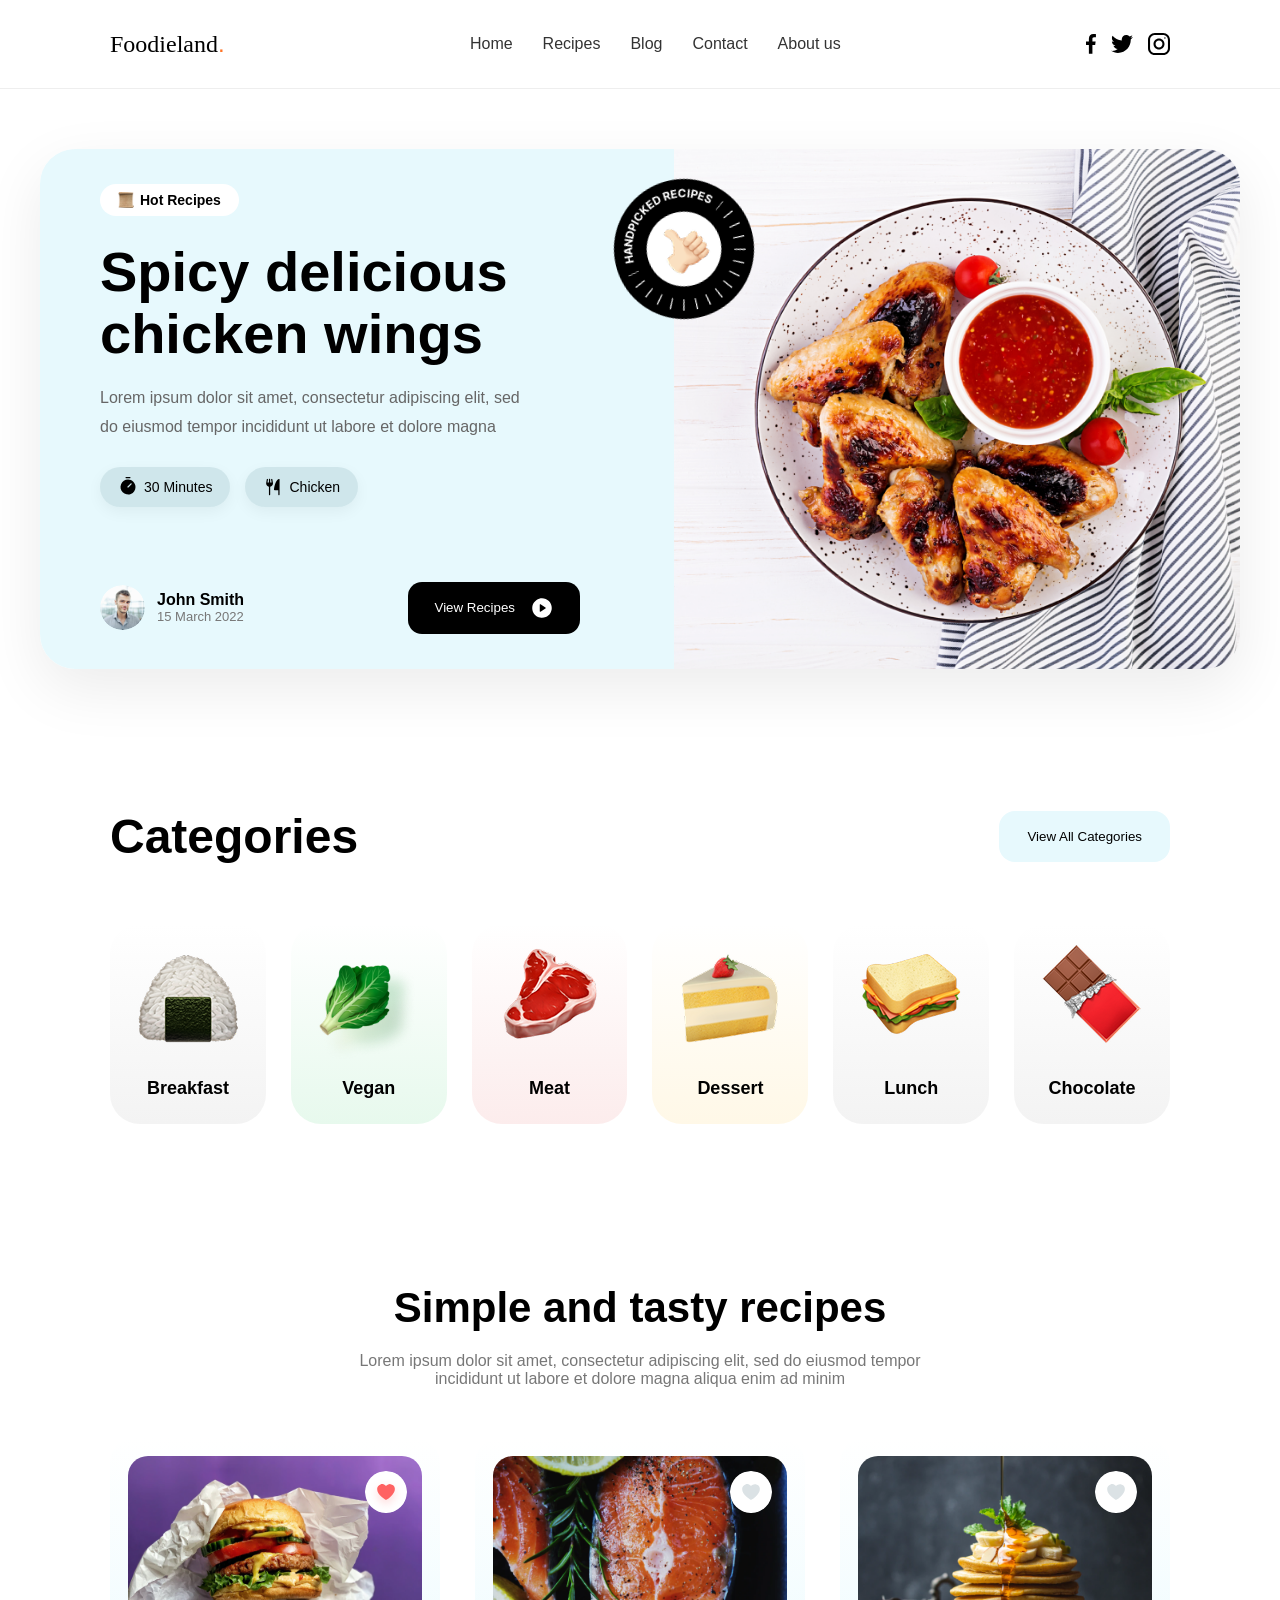
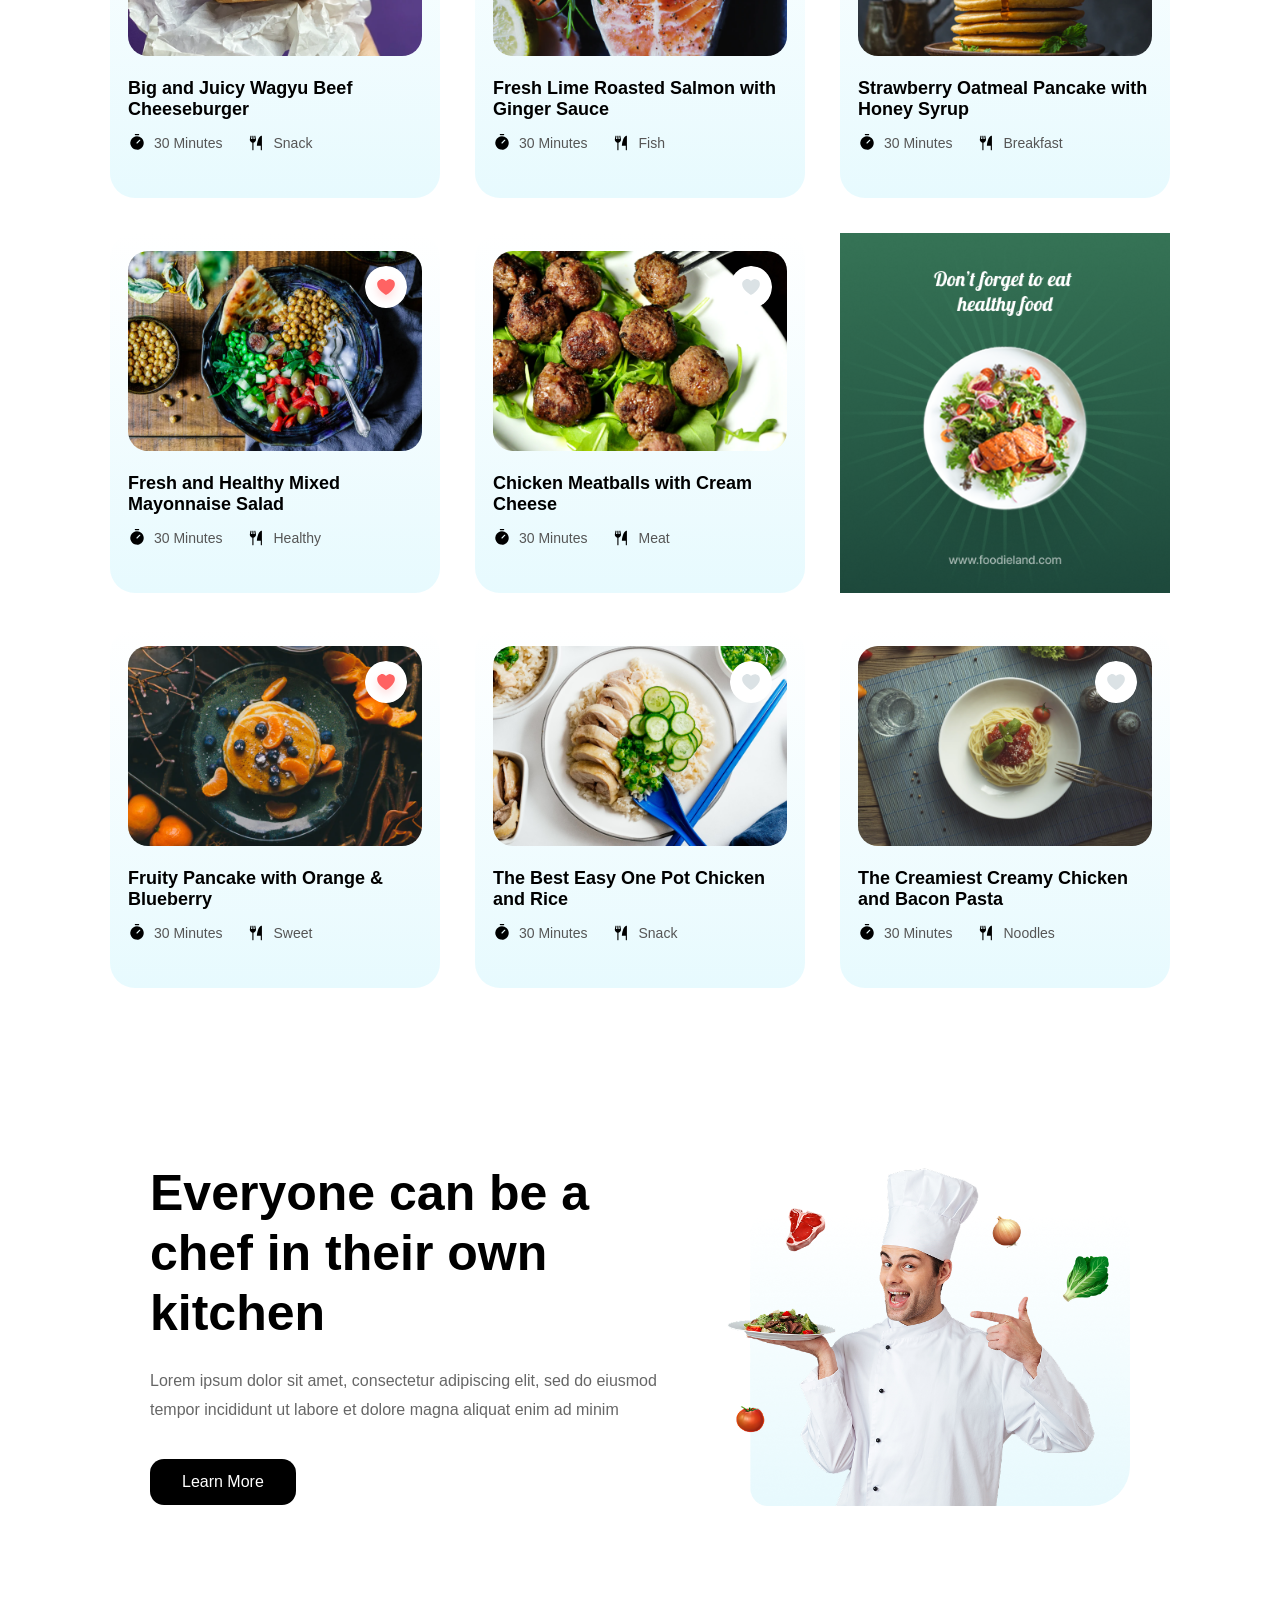
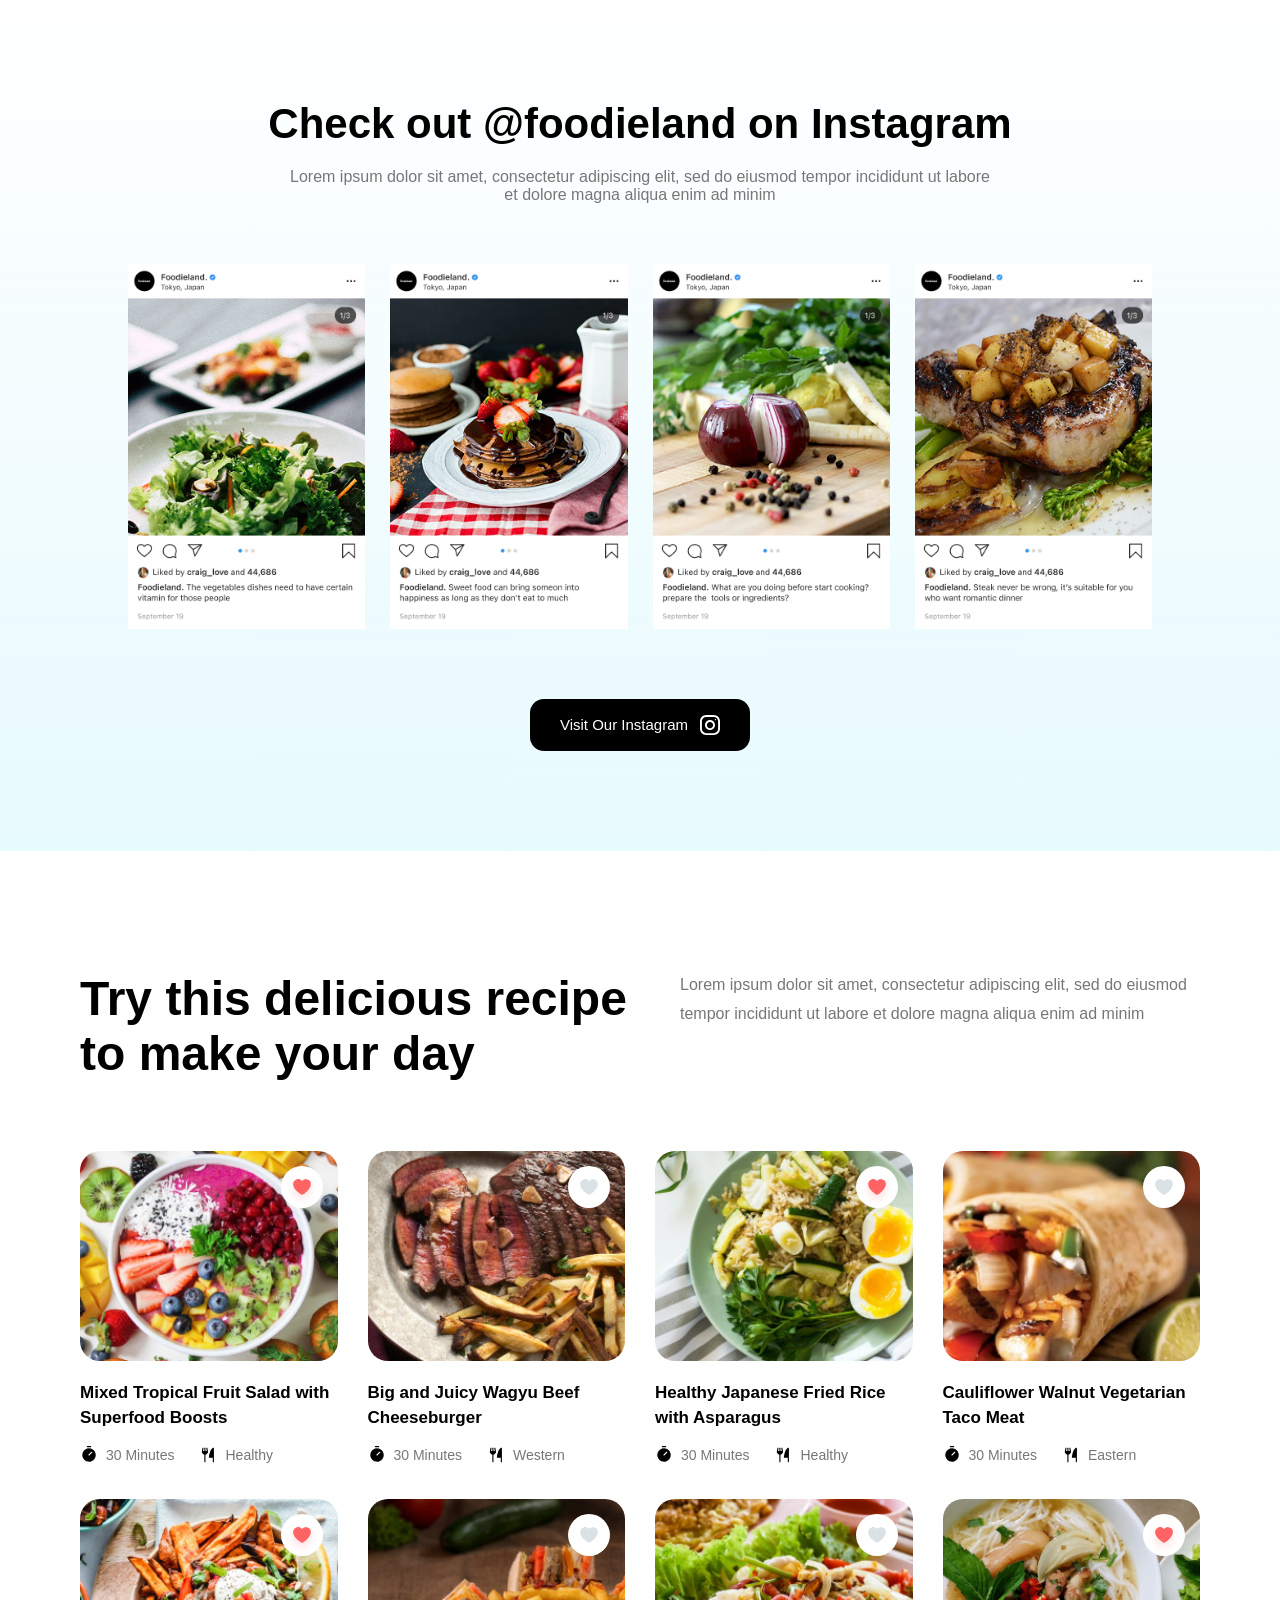
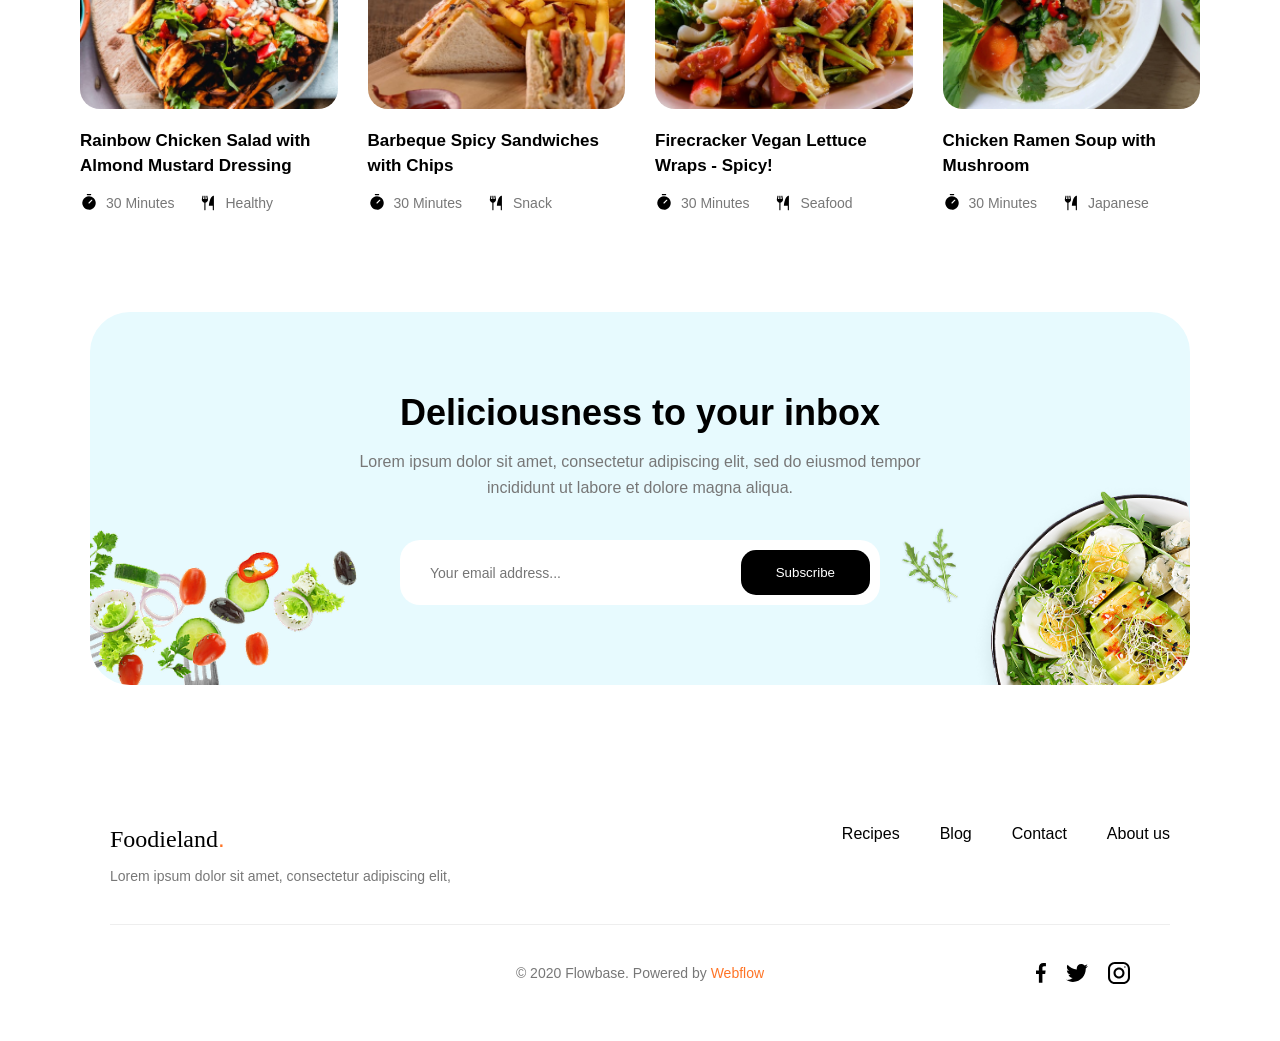
==== index.html @ 3b983915 "2nd phase of cooking blog project completed." ====
<!DOCTYPE html>
<html lang="en">
<head>
    <meta charset="UTF-8">
    <title>Home Page</title>
    <link rel="stylesheet" href="css/home.css">
    <link rel="stylesheet" href="css/similarStyles.css">
</head>
<body>

<header class="header">
    <div class="container">
        <nav class="nav">
            <div class="logo">Foodieland<span>.</span></div>

            <ul class="nav-links">
                <li><a href="index.html">Home</a></li>
                <li><a href="recipe.html">Recipes</a></li>
                <li><a href="blog.html">Blog</a></li>
                <li><a href="contact.html">Contact</a></li>
                <li><a href="#">About us</a></li>
            </ul>

            <div class="social-icons">
                <img src="assets/images/001-facebook.svg"/>
                <img src="assets/images/003-twitter.svg"/>
                <img src="assets/images/004-instagram.svg"/>
            </div>
        </nav>
    </div>
</header>

<section class="hero">
    <div class="hero-left">
        <div class="badge">
            <img src="assets/images/letter.svg" alt="">
            <span>Hot Recipes</span>
        </div>

        <h1>Spicy delicious<br>chicken wings</h1>

        <p>
            Lorem ipsum dolor sit amet, consectetur adipiscing elit,
            sed do eiusmod tempor incididunt ut labore et dolore magna
        </p>

        <div class="chips">
            <div class="chip"><img src="assets/images/Timer.svg" alt=""> 30 Minutes</div>
            <div class="chip"><img src="assets/images/ForkKnife.svg" alt=""> Chicken</div>
        </div>

        <div class="hero-bottom">
            <div class="author">
                <img src="assets/images/john.svg">
                <div>
                    <strong>John Smith</strong>
                    <span>15 March 2022</span>
                </div>
            </div>

            <button class="view-btn">
                View Recipes <img src="assets/images/PlayCircle.svg">
            </button>
        </div>
    </div>

    <div class="hero-right">
        <img src="assets/images/chickenWings.png" alt="">
        <div class="handpicked"><img src="assets/images/Badge.png"></div>
    </div>
</section>

<section class="categories">
    <div class="container">

        <div class="cat-header">
            <h2>Categories</h2>
            <button class="cat-btn">View All Categories</button>
        </div>

        <div class="cat-list">

            <div class="cat-card breakfast">
                <img src="assets/images/breakfast.png" alt="">
                <h3>Breakfast</h3>
            </div>

            <div class="cat-card vegan">
                <img src="assets/images/vegan.png" alt="">
                <h3>Vegan</h3>
            </div>

            <div class="cat-card meat">
                <img src="assets/images/meatCategory.png" alt="">
                <h3>Meat</h3>
            </div>

            <div class="cat-card dessert">
                <img src="assets/images/dessert.png" alt="">
                <h3>Dessert</h3>
            </div>

            <div class="cat-card lunch">
                <img src="assets/images/lunch.png" alt="">
                <h3>Lunch</h3>
            </div>

            <div class="cat-card chocolate">
                <img src="assets/images/chocolate.png" alt="">
                <h3>Chocolate</h3>
            </div>

        </div>
    </div>
</section>

<section class="recipes">
    <div class="container">
        <h2>Simple and tasty recipes</h2>
        <p class="recipes-desc">
            Lorem ipsum dolor sit amet, consectetur adipiscing elit, sed do eiusmod tempor incididunt ut labore et
            dolore magna aliqua enim ad minim
        </p>

        <div class="recipe-grid">

            <div class="recipe-card">
                <div class="recipe-img">
                    <img src="assets/images/burger.png" alt="">
                    <div class="favorite-btn">
                        <img src="assets/images/redHeart.svg" alt="">
                    </div>
                </div>
                <h3>Big and Juicy Wagyu Beef Cheeseburger</h3>
                <div class="recipe-meta">
                    <div><img src="assets/images/Timer.svg"> 30 Minutes</div>
                    <div><img src="assets/images/ForkKnife.svg"> Snack</div>
                </div>
            </div>

            <div class="recipe-card">
                <div class="recipe-img">
                    <img src="assets/images/salmon.png" alt="">
                    <div class="favorite-btn">
                        <img src="assets/images/whiteHeart.svg" alt="">
                    </div>
                </div>
                <h3>Fresh Lime Roasted Salmon with Ginger Sauce</h3>
                <div class="recipe-meta">
                    <div><img src="assets/images/Timer.svg"> 30 Minutes</div>
                    <div><img src="assets/images/ForkKnife.svg"> Fish</div>
                </div>
            </div>

            <div class="recipe-card">
                <div class="recipe-img">
                    <img src="assets/images/pancake.png" alt="">
                    <div class="favorite-btn">
                        <img src="assets/images/whiteHeart.svg" alt="">
                    </div>
                </div>
                <h3>Strawberry Oatmeal Pancake with Honey Syrup</h3>
                <div class="recipe-meta">
                    <div><img src="assets/images/Timer.svg"> 30 Minutes</div>
                    <div><img src="assets/images/ForkKnife.svg"> Breakfast</div>
                </div>
            </div>

            <div class="recipe-card">
                <div class="recipe-img">
                    <img src="assets/images/mixedSalad.png" alt="">
                    <div class="favorite-btn">
                        <img src="assets/images/redHeart.svg" alt="">
                    </div>
                </div>
                <h3>Fresh and Healthy Mixed Mayonnaise Salad</h3>
                <div class="recipe-meta">
                    <div><img src="assets/images/Timer.svg"> 30 Minutes</div>
                    <div><img src="assets/images/ForkKnife.svg"> Healthy</div>
                </div>
            </div>

            <div class="recipe-card">
                <div class="recipe-img">
                    <img src="assets/images/meatball2.png" alt="">
                    <div class="favorite-btn">
                        <img src="assets/images/whiteHeart.svg" alt="">
                    </div>
                </div>
                <h3>Chicken Meatballs with Cream Cheese</h3>
                <div class="recipe-meta">
                    <div><img src="assets/images/Timer.svg"> 30 Minutes</div>
                    <div><img src="assets/images/ForkKnife.svg"> Meat</div>
                </div>
            </div>

            <div class="recipe-banner">
                <img src="assets/images/Ads.png" alt="">
            </div>

            <div class="recipe-card">
                <div class="recipe-img">
                    <img src="assets/images/orangePancake.png" alt="">
                    <div class="favorite-btn">
                        <img src="assets/images/redHeart.svg" alt="">
                    </div>
                </div>
                <h3>Fruity Pancake with Orange & Blueberry</h3>
                <div class="recipe-meta">
                    <div><img src="assets/images/Timer.svg"> 30 Minutes</div>
                    <div><img src="assets/images/ForkKnife.svg"> Sweet</div>
                </div>
            </div>

            <div class="recipe-card">
                <div class="recipe-img">
                    <img src="assets/images/chickenRice2.png" alt="">
                    <div class="favorite-btn">
                        <img src="assets/images/whiteHeart.svg" alt="">
                    </div>
                </div>
                <h3>The Best Easy One Pot Chicken and Rice</h3>
                <div class="recipe-meta">
                    <div><img src="assets/images/Timer.svg"> 30 Minutes</div>
                    <div><img src="assets/images/ForkKnife.svg"> Snack</div>
                </div>
            </div>

            <div class="recipe-card">
                <div class="recipe-img">
                    <img src="assets/images/creamyPasta.png" alt="">
                    <div class="favorite-btn">
                        <img src="assets/images/whiteHeart.svg" alt="">
                    </div>
                </div>
                <h3>The Creamiest Creamy Chicken and Bacon Pasta</h3>
                <div class="recipe-meta">
                    <div><img src="assets/images/Timer.svg"> 30 Minutes</div>
                    <div><img src="assets/images/ForkKnife.svg"> Noodles</div>
                </div>
            </div>

        </div>
    </div>
</section>

<section class="chef-section">
    <div class="chef-content">
        <h1>Everyone can be a chef in their own kitchen</h1>
        <p>
            Lorem ipsum dolor sit amet, consectetur adipiscing elit, sed do eiusmod tempor incididunt ut labore et
            dolore magna aliquat enim ad minim
        </p>
        <button class="chef-btn">Learn More</button>
    </div>

    <div class="chef-image">
        <img src="assets/images/homeChef.png" alt="chef">
    </div>
</section>
<section class="instagram-section">

    <h2>Check out @foodieland on Instagram</h2>
    <p class="subtitle">
        Lorem ipsum dolor sit amet, consectetur adipiscing elit, sed do eiusmod tempor incididunt ut labore et dolore
        magna aliqua enim ad minim
    </p>

    <div class="insta-grid">

        <div class="insta-card">
            <img src="assets/images/Post.png" alt="">
        </div>

        <div class="insta-card">
            <img src="assets/images/Post%20(1).png" alt="">
        </div>

        <div class="insta-card">
            <img src="assets/images/Post%20(2).png" alt="">
        </div>

        <div class="insta-card">
            <img src="assets/images/Post%20(3).png" alt="">
        </div>

    </div>

    <button class="insta-btn">
        Visit Our Instagram
        <img src="assets/images/004-instagram%20(1).svg" alt="">
    </button>

</section>
<section class="recommend-section">

    <div class="recommend-header">
        <div class="left">
            <h2>Try this delicious recipe to make your day</h2>
        </div>
        <div class="right">
            <p>
                Lorem ipsum dolor sit amet, consectetur adipiscing elit, sed do eiusmod tempor
                incididunt ut labore et dolore magna aliqua enim ad minim
            </p>
        </div>
    </div>

    <div class="recommend-grid">

        <div class="recommend-card">
            <img src="assets/images/veg.png" alt="">
            <div class="favorite-btn">
                <img src="assets/images/redHeart.svg" alt="">
            </div>
            <h3>Mixed Tropical Fruit Salad with Superfood Boosts</h3>
            <div class="recommend-meta">
                <div class="meta-box">
                    <img src="assets/images/Timer.svg">
                    <span>30 Minutes</span>
                </div>
                <div class="meta-box">
                    <img src="assets/images/ForkKnife.svg">
                    <span>Healthy</span>
                </div>
            </div>
        </div>

        <div class="recommend-card">
            <img src="assets/images/meat.png" alt="">
            <div class="favorite-btn">
                <img src="assets/images/whiteHeart.svg" alt="">
            </div>
            <h3>Big and Juicy Wagyu Beef Cheeseburger</h3>
            <div class="recommend-meta">
                <div class="meta-box">
                    <img src="assets/images/Timer.svg">
                    <span>30 Minutes</span>
                </div>
                <div class="meta-box">
                    <img src="assets/images/ForkKnife.svg">
                    <span>Western</span>
                </div>
            </div>
        </div>

        <div class="recommend-card">
            <img src="assets/images/friedricePic.png" alt="">
            <div class="favorite-btn">
                <img src="assets/images/redHeart.svg" alt="">
            </div>
            <h3>Healthy Japanese Fried Rice with Asparagus</h3>
            <div class="recommend-meta">
                <div class="meta-box">
                    <img src="assets/images/Timer.svg">
                    <span>30 Minutes</span>
                </div>
                <div class="meta-box">
                    <img src="assets/images/ForkKnife.svg">
                    <span>Healthy</span>
                </div>
            </div>
        </div>

        <div class="recommend-card">
            <img src="assets/images/tacu.png" alt="">
            <div class="favorite-btn">
                <img src="assets/images/whiteHeart.svg" alt="">
            </div>
            <h3>Cauliflower Walnut Vegetarian Taco Meat</h3>
            <div class="recommend-meta">
                <div class="meta-box">
                    <img src="assets/images/Timer.svg">
                    <span>30 Minutes</span>
                </div>
                <div class="meta-box">
                    <img src="assets/images/ForkKnife.svg">
                    <span>Eastern</span>
                </div>
            </div>
        </div>

        <div class="recommend-card">
            <img src="assets/images/mustardChicken.png" alt="">
            <div class="favorite-btn">
                <img src="assets/images/redHeart.svg" alt="">
            </div>
            <h3>Rainbow Chicken Salad with Almond Mustard Dressing</h3>
            <div class="recommend-meta">
                <div class="meta-box">
                    <img src="assets/images/Timer.svg">
                    <span>30 Minutes</span>
                </div>
                <div class="meta-box">
                    <img src="assets/images/ForkKnife.svg">
                    <span>Healthy</span>
                </div>
            </div>
        </div>

        <div class="recommend-card">
            <img src="assets/images/sandwich.png" alt="">
            <div class="favorite-btn">
                <img src="assets/images/whiteHeart.svg" alt="">
            </div>
            <h3>Barbeque Spicy Sandwiches with Chips</h3>
            <div class="recommend-meta">
                <div class="meta-box">
                    <img src="assets/images/Timer.svg">
                    <span>30 Minutes</span>
                </div>
                <div class="meta-box">
                    <img src="assets/images/ForkKnife.svg">
                    <span>Snack</span>
                </div>
            </div>
        </div>

        <div class="recommend-card">
            <img src="assets/images/lettuce.png" alt="">
            <div class="favorite-btn">
                <img src="assets/images/whiteHeart.svg" alt="">
            </div>
            <h3>Firecracker Vegan Lettuce Wraps - Spicy!</h3>
            <div class="recommend-meta">
                <div class="meta-box">
                    <img src="assets/images/Timer.svg">
                    <span>30 Minutes</span>
                </div>
                <div class="meta-box">
                    <img src="assets/images/ForkKnife.svg">
                    <span>Seafood</span>
                </div>
            </div>
        </div>

        <div class="recommend-card">
            <img src="assets/images/ramen.png" alt="">
            <div class="favorite-btn">
                <img src="assets/images/redHeart.svg" alt="">
            </div>
            <h3>Chicken Ramen Soup with Mushroom</h3>
            <div class="recommend-meta">
                <div class="meta-box">
                    <img src="assets/images/Timer.svg">
                    <span>30 Minutes</span>
                </div>
                <div class="meta-box">
                    <img src="assets/images/ForkKnife.svg">
                    <span>Japanese</span>
                </div>
            </div>
        </div>

    </div>
</section>

<section class="newsletter container">
    <div class="newsletter-content">
        <h2>Deliciousness to your inbox</h2>
        <p>Lorem ipsum dolor sit amet, consectetur adipiscing elit, sed do eiusmod tempor incididunt ut labore et
            dolore magna aliqua.</p>

        <form class="subscribe-form">
            <input type="email" placeholder="Your email address...">
            <button type="submit">Subscribe</button>
        </form>
    </div>
    <div>
        <img src="assets/images/kisspng-salad-salad-fresh-food-healthylife-vegetables-vegetarian-5d42e3a7cb8543%201.png"
             class="decor-left" alt=""/>
        <img src="assets/images/newsletterSalad.png" class="decor-right" alt=""/>
    </div>
</section>
<footer class="footer">
    <div class="container">

        <div class="footer-top">

            <div class="footer-left">
                <div class="footer-logo">Foodieland<span>.</span></div>
                <p>Lorem ipsum dolor sit amet, consectetur adipiscing elit,</p>
            </div>

            <ul class="footer-links">
                <li><a href="#">Recipes</a></li>
                <li><a href="#">Blog</a></li>
                <li><a href="#">Contact</a></li>
                <li><a href="#">About us</a></li>
            </ul>

        </div>

        <div class="footer-divider"></div>

        <div class="footer-bottom">
            <p>© 2020 Flowbase. Powered by <span>Webflow</span></p>

            <div class="footer-social">
                <img src="assets/images/001-facebook.svg"/>
                <img src="assets/images/003-twitter.svg"/>
                <img src="assets/images/004-instagram.svg"/>
            </div>
        </div>

    </div>
</footer>
<script src="js/main.js"></script>
<script src="js/home.js"></script>
</body>
</html>
---- css/home.css ----
.hero {
    margin: 60px auto;
    width: 1200px;
    height: 520px;
    display: flex;
    border-radius: 35px;
    overflow: hidden;
    box-shadow: 0 20px 60px rgba(0, 0, 0, 0.08);
}

.hero-left {
    flex: 1;
    background: #E7F9FD;
    padding: 60px;
    display: flex;
    flex-direction: column;
    justify-content: center;
}

.badge {
    background: white;
    padding: 8px 18px;
    border-radius: 20px;
    width: fit-content;
    font-weight: 600;
    margin-bottom: 25px;
    font-size: 14px;
    display: flex;
    align-items: center;
    gap: 6px;
}

.badge img {
    height: 16px;
    width: 16px;
}

.hero-left h1 {
    font-size: 56px;
    line-height: 1.1;
    margin-bottom: 20px;
}

.hero-left p {
    color: #666;
    line-height: 1.8;
    margin-bottom: 25px;
    max-width: 420px;
}

.chips {
    display: flex;
    gap: 15px;
    margin-bottom: 35px;
}

.chip {
    display: flex;
    gap: 6px;
    background: rgba(162, 193, 199, 0.34);
    padding: 10px 18px;
    border-radius: 20px;
    font-size: 14px;
    box-shadow: 0 5px 15px rgba(0, 0, 0, 0.05);
    align-items: center;
}

.chip img {
    height: 20px;
    width: 20px;
}

.hero-bottom {
    display: flex;
    align-items: center;
    justify-content: space-between;
    max-width: 480px;
    margin-top: 40px;
}

.author {
    display: flex;
    align-items: center;
    gap: 12px;
}

.author img {
    width: 45px;
    height: 45px;
    border-radius: 50%;
}

.author span {
    display: block;
    font-size: 13px;
    color: #777;
}

.view-btn {
    background: #000;
    color: #fff;
    border: none;
    padding: 14px 26px;
    border-radius: 14px;
    display: flex;
    align-items: center;
    gap: 15px;
    cursor: pointer;
}

.hero-right {
    flex: 1.1;
    position: relative;
}

.hero-right img {
    width: 100%;
    height: 100%;
    object-fit: cover;
}

.handpicked {
    position: absolute;
    top: 30px;
    left: -60px;
    width: 140px;
    height: 140px;
    display: flex;
    align-items: center;
    justify-content: center;
    transform: rotate(-15deg);
}

.categories {
    padding: 80px 0;
}

.cat-header {
    display: flex;
    justify-content: space-between;
    align-items: center;
    margin-bottom: 60px;
}

.cat-header h2 {
    font-size: 48px;
    font-weight: 700;
}

.cat-btn {
    background: #E7F9FD;
    border: none;
    padding: 18px 28px;
    border-radius: 16px;
    cursor: pointer;
}

.cat-list {
    display: flex;
    justify-content: space-between;
    gap: 25px;
}

.cat-card {
    width: 180px;
    height: 200px;
    border-radius: 30px;
    display: flex;
    flex-direction: column;
    justify-content: flex-end;
    align-items: center;
    position: relative;
    padding-bottom: 25px;
    overflow: hidden;
}

.cat-card img {
    width: 100px;
    position: absolute;
    top: 20px;
}

.cat-card h3 {
    font-size: 18px;
    font-weight: 600;
}

.vegan img {
    top: 40px;
}

.breakfast {
    background: linear-gradient(to top, #F3F3F3, #ffffff);
}

.vegan {
    background: linear-gradient(to top, #E7F9ED, #ffffff);
}

.meat {
    background: linear-gradient(to top, #FCECEC, #ffffff);
}

.dessert {
    background: linear-gradient(to top, #FFF8E7, #ffffff);
}

.lunch {
    background: linear-gradient(to top, #F3F3F3, #ffffff);
}

.chocolate {
    background: linear-gradient(to top, #F3F3F3, #ffffff);
}

.recipes {
    padding: 80px 0;
    text-align: center;
}

.recipes h2 {
    font-size: 42px;
    font-weight: 700;
    margin-bottom: 20px;
}

.recipes-desc {
    color: #777;
    margin: 15px auto 50px;
    max-width: 600px;
}

.recipe-grid {
    display: grid;
    grid-template-columns: repeat(3, 1fr);
    gap: 35px;
    grid-auto-rows: 360px;
}

.recipe-card {
    background: linear-gradient(to bottom, #ffffff, #E7FAFE);
    padding: 18px;
    border-radius: 25px;
}

.recipe-img {
    position: relative;
    margin-bottom: 18px;
}

.recipe-img img {
    width: 100%;
    height: 200px;
    object-fit: cover;
    border-radius: 20px;
}

.recipe-card h3 {
    font-size: 18px;
    margin-bottom: 14px;
    text-align: left;
}

.recipe-meta {
    display: flex;
    gap: 25px;
    color: #555;
    font-size: 14px;
}

.recipe-meta div {
    display: flex;
    align-items: center;
    gap: 8px;
}

.recipe-meta img {
    width: 18px;
}

.recipe-banner img {
    width: 100%;
    height: 100%;
    object-fit: cover;
}

.recommend-section {
    margin: 120px auto 100px;
    max-width: 1200px;
    padding: 0 40px;
}

.recommend-header {
    display: flex;
    justify-content: space-between;
    align-items: flex-start;
    margin-bottom: 70px;
    gap: 50px;
}

.recommend-header .left h2 {
    font-size: 48px;
    font-weight: 600;
}

.recommend-header .right {
    max-width: 520px;
}

.recommend-header .right p {
    color: #777;
    line-height: 1.8;
    font-size: 16px;
}

.recommend-grid {
    display: grid;
    grid-template-columns: repeat(4, 1fr);
    gap: 35px 30px;
}

.recommend-card {
    position: relative;
}

.recommend-card > img {
    width: 100%;
    height: 210px;
    object-fit: cover;
    border-radius: 20px;
    margin-bottom: 15px;
}

.favorite-btn {
    position: absolute;
    top: 15px;
    right: 15px;
}

.favorite-btn img {
    width: 42px;
    height: 42px;
    cursor: pointer;
}

.recommend-card h3 {
    font-size: 17px;
    line-height: 1.5;
    margin-bottom: 15px;
    font-weight: 700;
}

.recommend-meta {
    display: flex;
    gap: 25px;
    align-items: center;
}

.meta-box {
    display: flex;
    align-items: center;
    gap: 8px;
    color: #777;
    font-size: 14px;
}

.meta-box img {
    width: 18px;
    height: 18px;
}

.instagram-section {
    background: linear-gradient(to bottom, #ffffff, #E7FAFE);
    padding: 100px 0 100px;
    text-align: center;
}

.instagram-section h2 {
    font-size: 42px;
    font-weight: 700;
    margin-bottom: 20px;
}

.instagram-section .subtitle {
    max-width: 700px;
    margin: 0 auto 60px;
    color: #777;
    font-size: 16px;
}

.insta-grid {
    width: 80%;
    margin: 0 auto 70px;
    display: grid;
    grid-template-columns: repeat(4, 1fr);
    gap: 25px;
}

.insta-card {
    background: #fff;
    overflow: hidden;
}

.insta-card img {
    width: 100%;
    height: 100%;
    object-fit: cover;
    display: block;
}

.insta-btn {
    background: #000;
    color: #fff;
    border: none;
    padding: 16px 30px;
    border-radius: 14px;
    font-size: 15px;
    display: inline-flex;
    align-items: center;
    gap: 12px;
    cursor: pointer;
}

.insta-btn img {
    width: 20px;
}

.chef-section {
    display: flex;
    align-items: center;
    justify-content: space-between;
    padding: 90px 150px;
}

.chef-content {
    max-width: 520px;
}

.chef-content h1 {
    font-size: 50px;
    font-weight: 700;
    line-height: 1.2;
    margin-bottom: 24px;
}

.chef-content p {
    color: #666;
    line-height: 1.8;
    margin-bottom: 35px;
    font-size: 16px;
}

.chef-btn {
    background: #000;
    color: #fff;
    padding: 14px 32px;
    border: none;
    border-radius: 14px;
    font-size: 16px;
    cursor: pointer;
    transition: 0.3s;
}

.chef-image {
    flex: 1;
    text-align: right;
}

.chef-image img {
    width: 90%;
    max-width: 620px;
    border-radius: 40px;
}
---- css/similarStyles.css ----
@font-face {
    font-family: 'Lobster';
    src: url('WebstormProjects/cookingBlog/assetsrojects/cookingBlog/assets/fonts/Lobster-Regular.ttf') format('truetype');
    font-weight: normal;
    font-style: normal;
}
* {
    margin: 0;
    padding: 0;
    box-sizing: border-box;
    font-family: sans-serif;
}

.container {
    max-width: 1100px;
    margin: 0 auto;
    padding: 0 20px;
}

.header {
    padding: 30px 0;
    border-bottom: 1px solid #eee;
}

.nav {
    display: flex;
    justify-content: space-between;
    align-items: center;
}

.logo {
    font-family: 'Lobster', cursive;
    font-size: 24px;
    font-weight: normal;
}
.logo span {
    color: #FF7426;
}
.newsletter {
    background-color: #E7FAFE;
    border-radius: 40px;
    padding: 80px 20px;
    margin: 80px auto;
    text-align: center;
    position: relative;
    display: flex;
    justify-content: center;
    align-items: center;
}

.newsletter-content {
    max-width: 600px;
}

.newsletter h2 {
    font-size: 36px;
    margin-bottom: 15px;
    font-weight: bold;
}

.newsletter p {
    color: #777;
    margin-bottom: 40px;
    line-height: 1.6;
}

.decor-left,
.decor-right {
    position: absolute;
    bottom: 0;
    width: 200px;
    z-index: 1;
}
.decor-left {
    left: 0;
    width: 300px;
    border-radius: 40px;
}

.decor-right {
    right: 0;
    width: 300px;
    border-radius: 40px;
}

.subscribe-form {
    background: #fff;
    padding: 10px;
    border-radius: 20px;
    display: flex;
    justify-content: space-between;
    align-items: center;
    width: 100%;
    max-width: 480px;
    margin: 0 auto;
}

.subscribe-form input {
    border: none;
    outline: none;
    padding: 0 20px;
    flex: 1;
    font-size: 14px;
}

.subscribe-form button {
    background: #000;
    color: #fff;
    border: none;
    padding: 15px 35px;
    border-radius: 15px;
    cursor: pointer;
    font-weight: 500;
    margin-left: 0;
}

.subscribe-form button:hover {
    background: #333;
}

.footer {
    padding: 60px 0;
}

.footer-top {
    display: flex;
    justify-content: space-between;
    align-items: flex-start;
}

.footer-logo {
    font-family: 'Lobster', cursive;
    font-size: 24px;
    font-weight: normal;
}

.footer-logo span {
    color: #FF7426;
}

.footer-left p {
    margin-top: 15px;
    color: #777;
    font-size: 14px;
    white-space: nowrap;
}

.footer-links {
    display: flex;
    list-style: none;
    gap: 40px;
}

.footer-links a {
    text-decoration: none;
    color: #000;
    font-weight: 400;
}

.footer-divider {
    height: 1px;
    background: #eee;
    margin: 40px 0;
}

.footer-bottom {
    display: flex;
    justify-content: center;
    align-items: center;
    position: relative;
}

.footer-bottom p {
    color: #777;
    font-size: 14px;
}

.footer-bottom span {
    color: #FF7426;
}

.footer-social {
    position: absolute;
    right: 40px;
    display: flex;
    gap: 20px;
}


.nav-links {
    list-style: none;
    display: flex;
    gap: 30px;
}

.nav-links a {
    text-decoration: none;
    color: #333;
    font-weight: 500;
}

.social-icons {
    display: flex;
    gap: 15px;
}
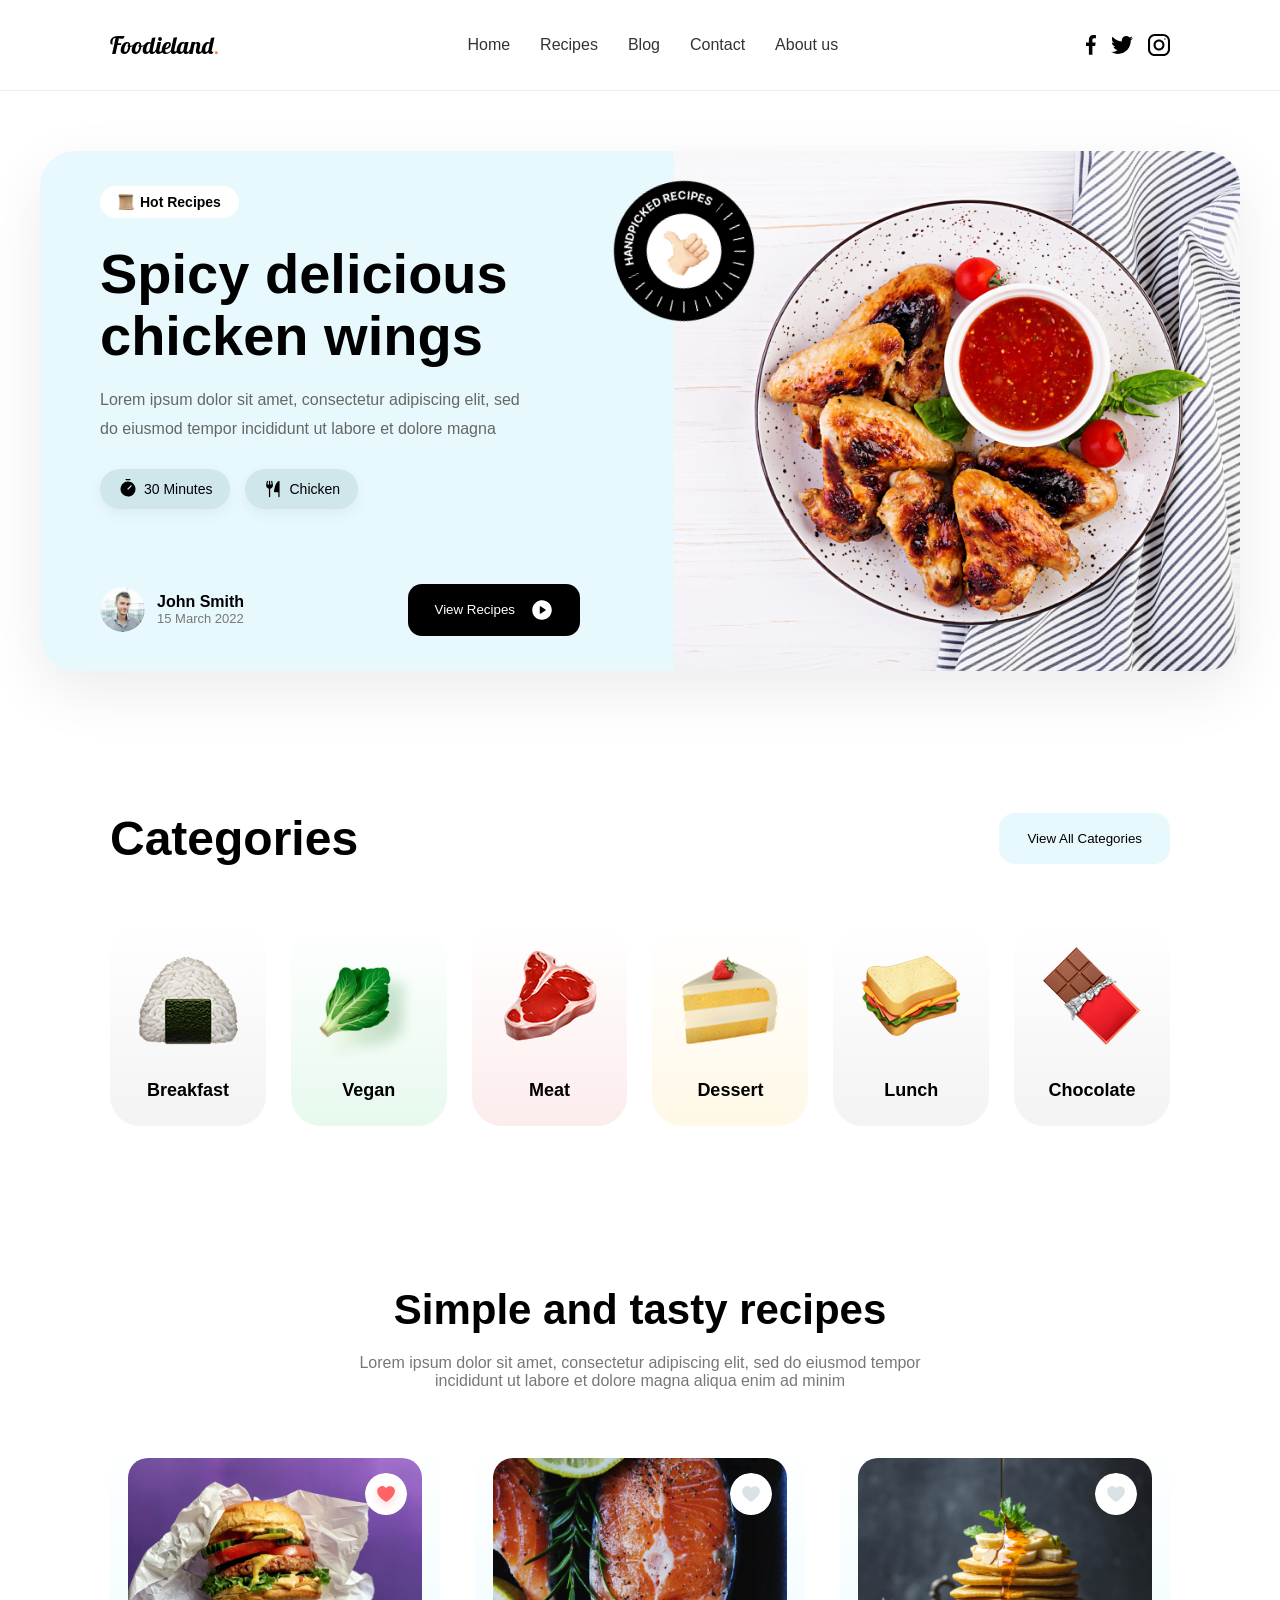
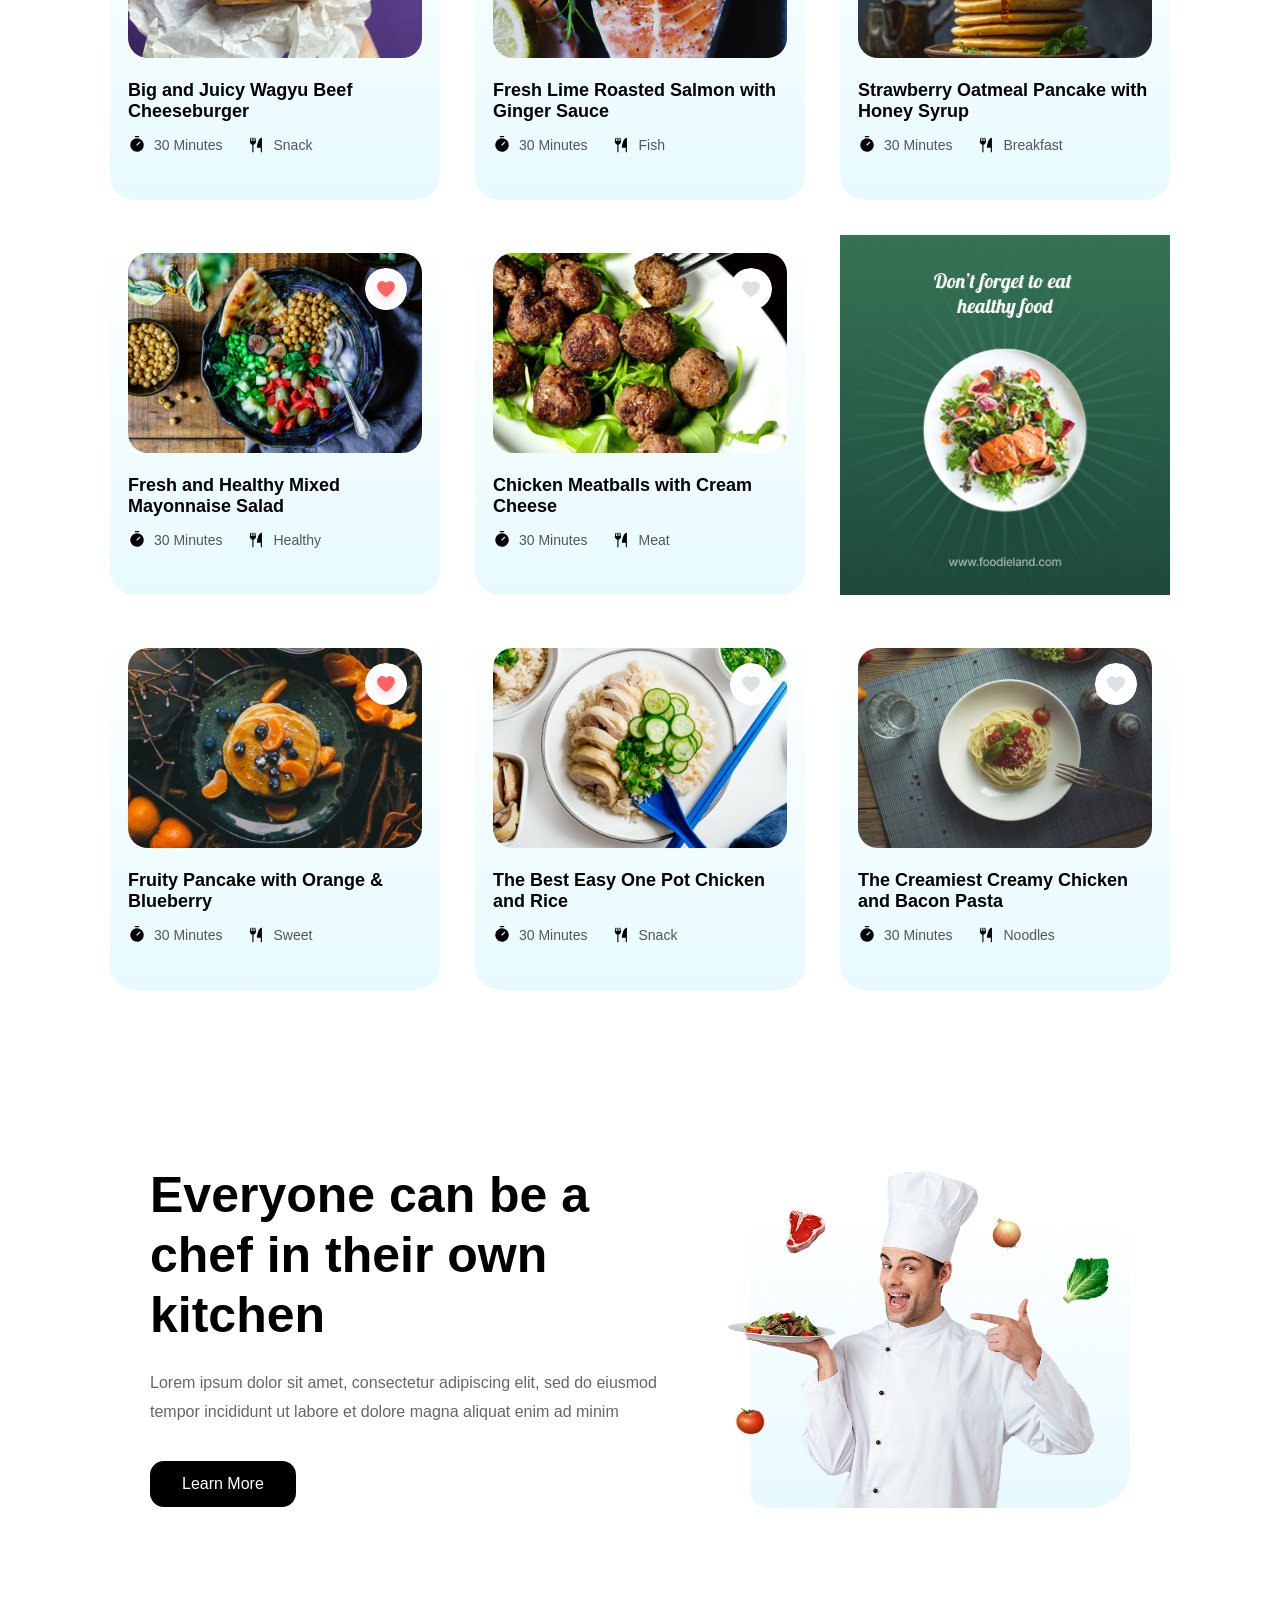
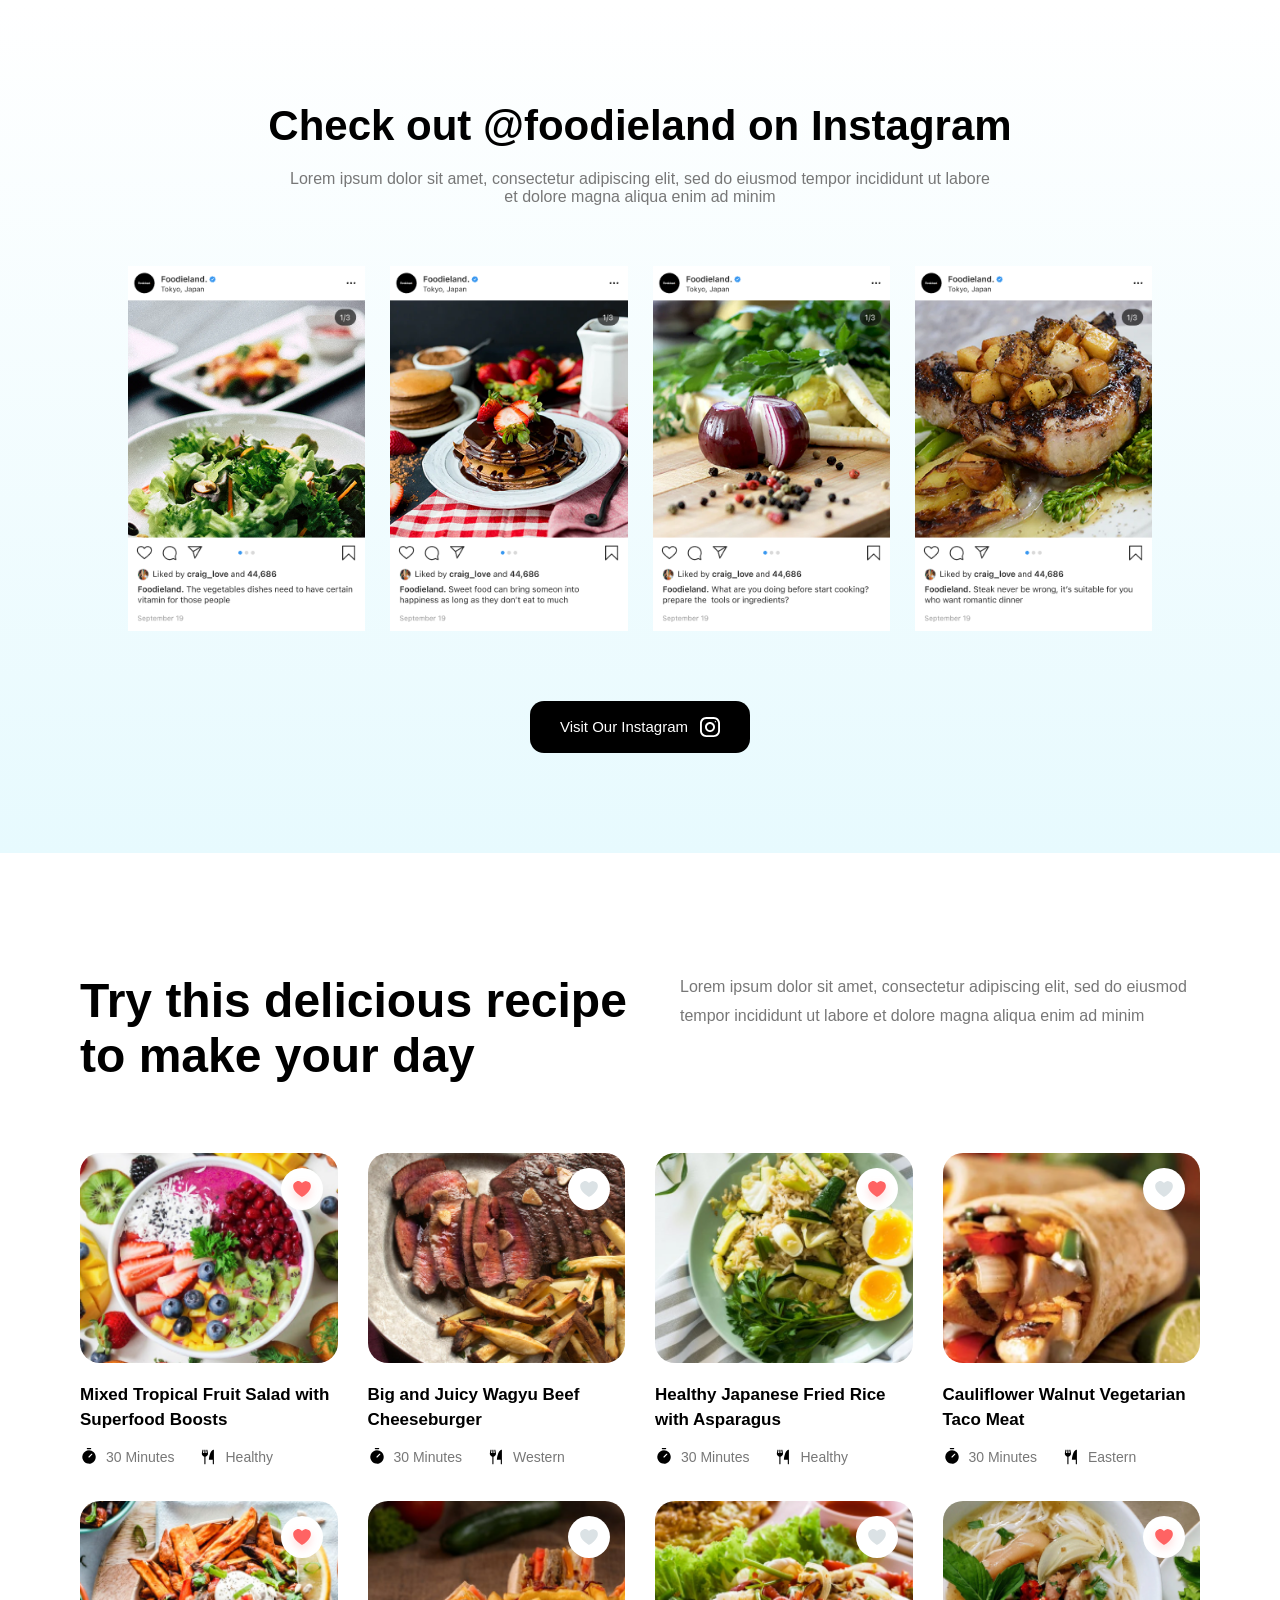
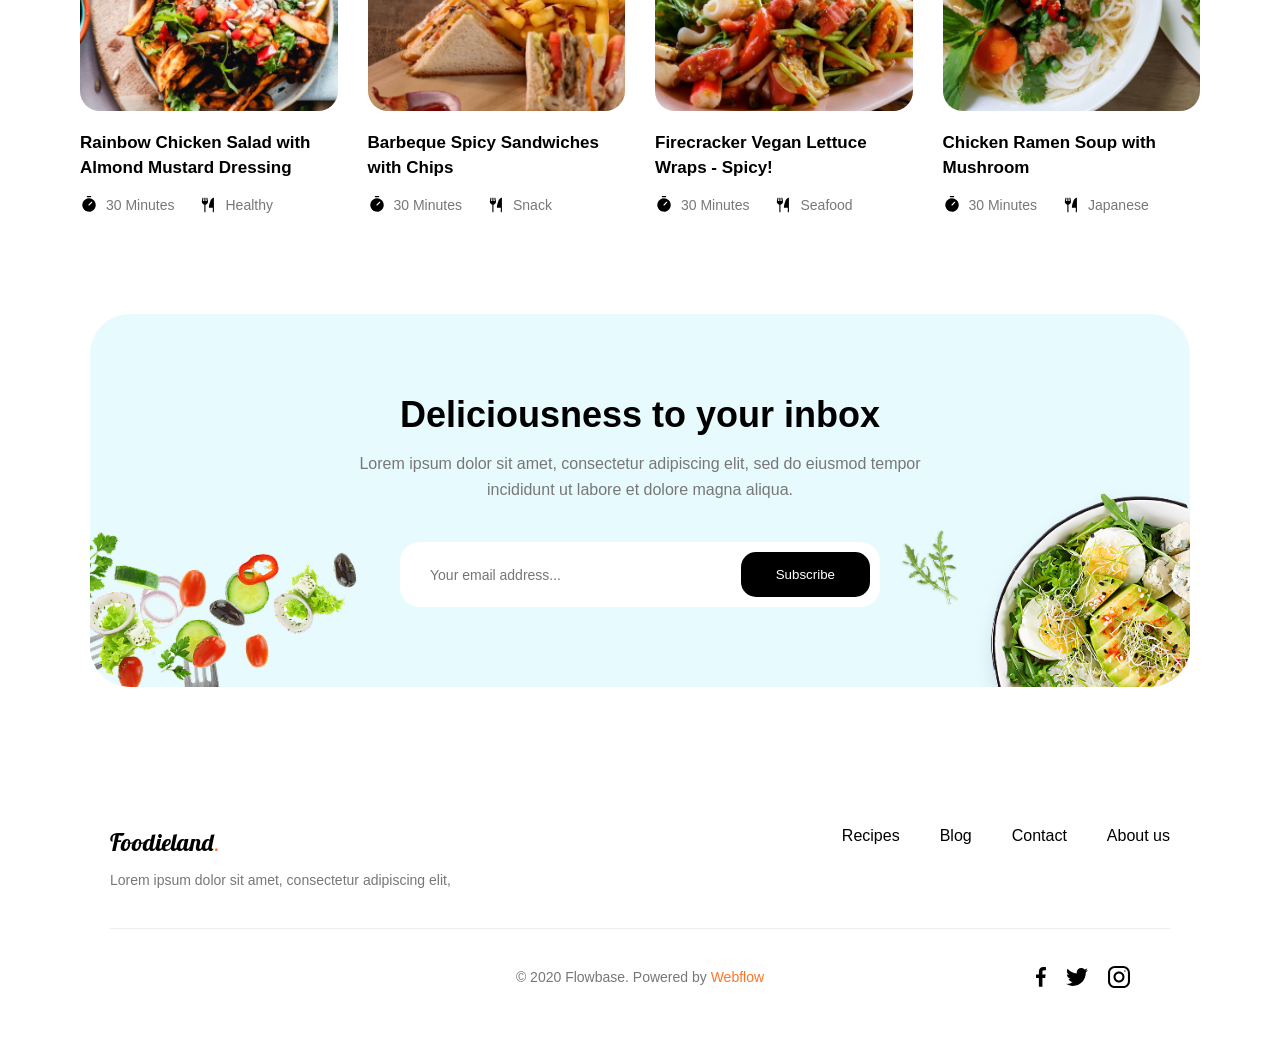
==== commit 27ae3f2a: "header and footer got responsive." ====
--- a/index.html
+++ b/index.html
@@ -3,8 +3,8 @@
 <head>
     <meta charset="UTF-8">
     <title>Home Page</title>
+    <link rel="stylesheet" href="css/similarStyles.css">
     <link rel="stylesheet" href="css/home.css">
-    <link rel="stylesheet" href="css/similarStyles.css">
 </head>
 <body>
 
@@ -26,6 +26,8 @@
                 <img src="assets/images/003-twitter.svg"/>
                 <img src="assets/images/004-instagram.svg"/>
             </div>
+            <button class="hamburger" id="hamburgerBtn">
+                <img src="./assets/images/menu-icon.svg" alt="menu"></button>
         </nav>
     </div>
 </header>
--- a/css/similarStyles.css
+++ b/css/similarStyles.css
@@ -1,6 +1,6 @@
 @font-face {
     font-family: 'Lobster';
-    src: url('WebstormProjects/cookingBlog/assetsrojects/cookingBlog/assets/fonts/Lobster-Regular.ttf') format('truetype');
+    src: url('/assets/fonts/Lobster-Regular.ttf') format('truetype');
     font-weight: normal;
     font-style: normal;
 }
@@ -203,3 +203,42 @@
     display: flex;
     gap: 15px;
 }
+
+.hamburger {
+    background: none;
+    border: none;
+    cursor: pointer;
+    padding: 0;
+    display: none;
+}
+
+.hamburger img {
+    width: 24px;
+    height: 24px;
+}
+
+@media (max-width: 1000px) {
+    .nav-links {
+        display: none;
+    }
+
+    .nav-links.open {
+        display: flex;
+    }
+    .hamburger {
+        display: block;
+        padding: 10Px;
+    }
+    .social-icons {
+        display: none;
+    }
+
+    .footer-top {
+        flex-direction: column;
+        align-items: center;
+        text-align: center;
+        gap: 30px;
+    }
+}
+
+
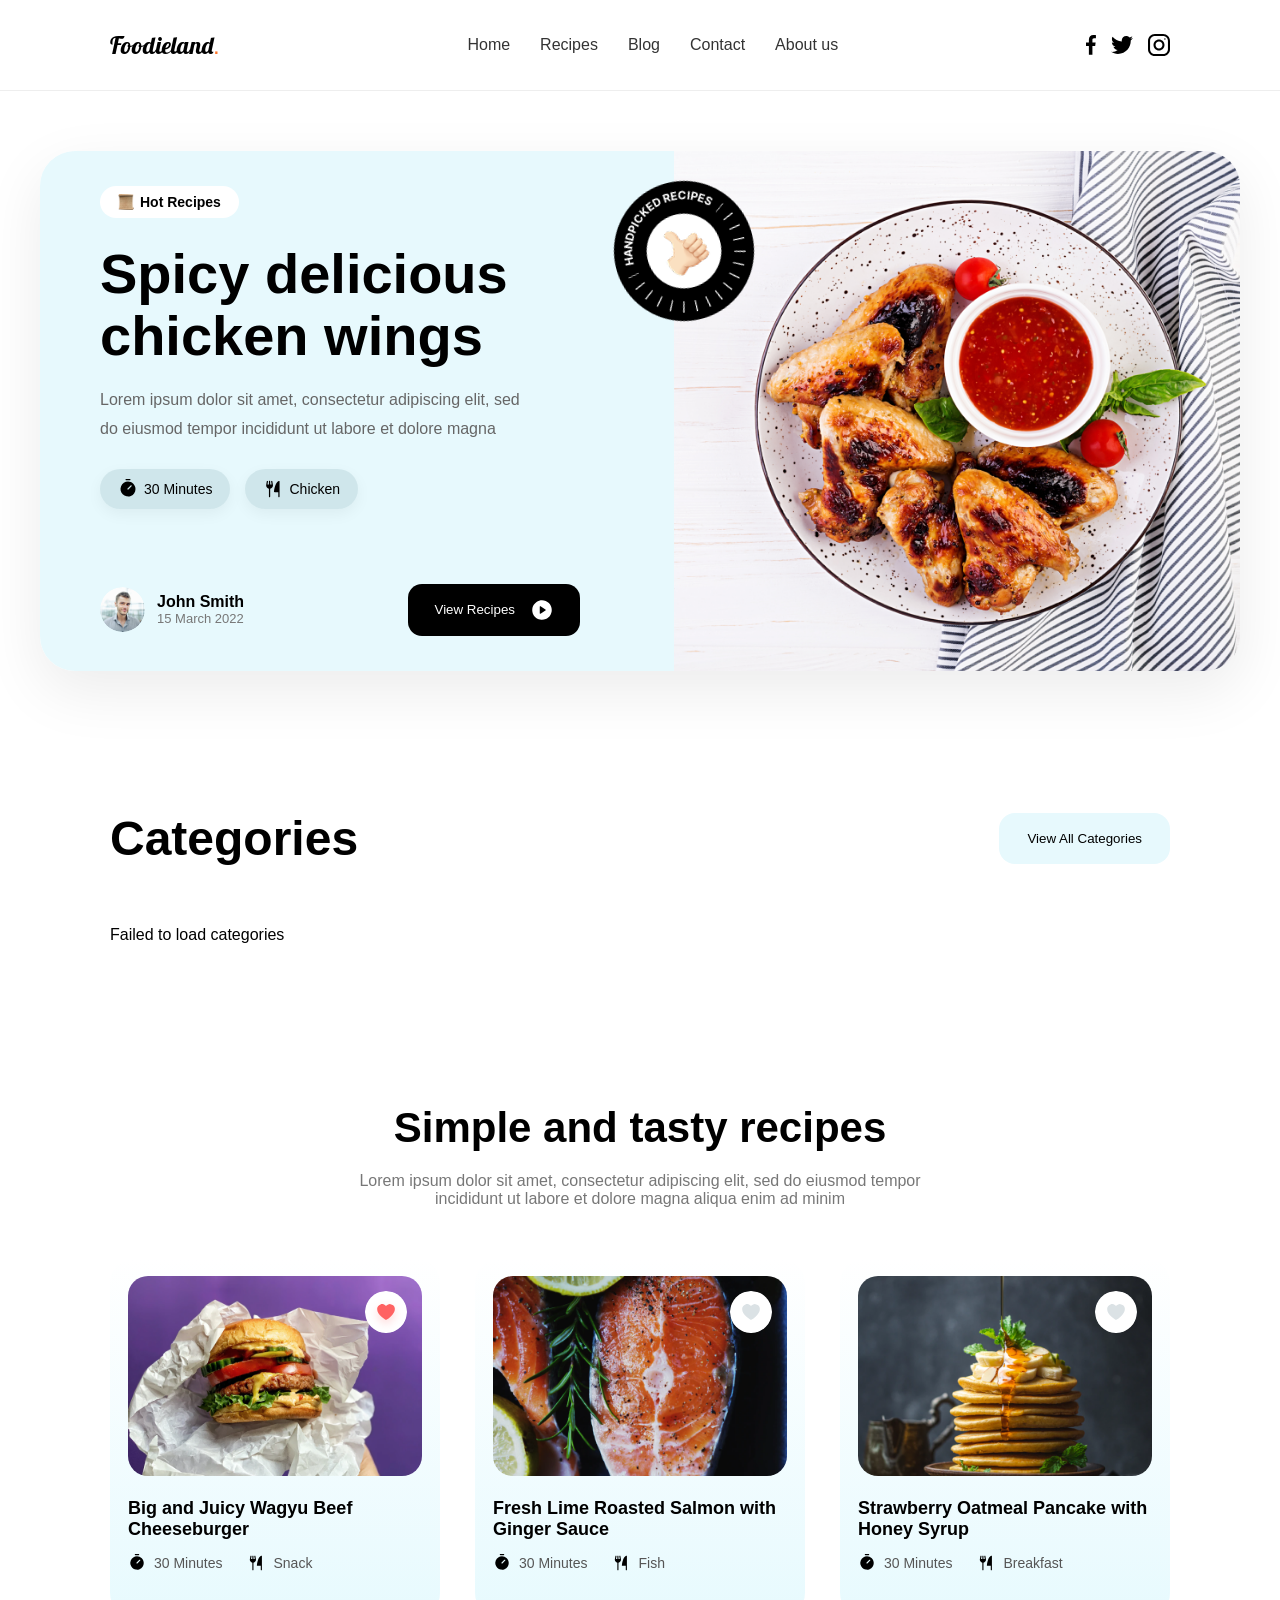
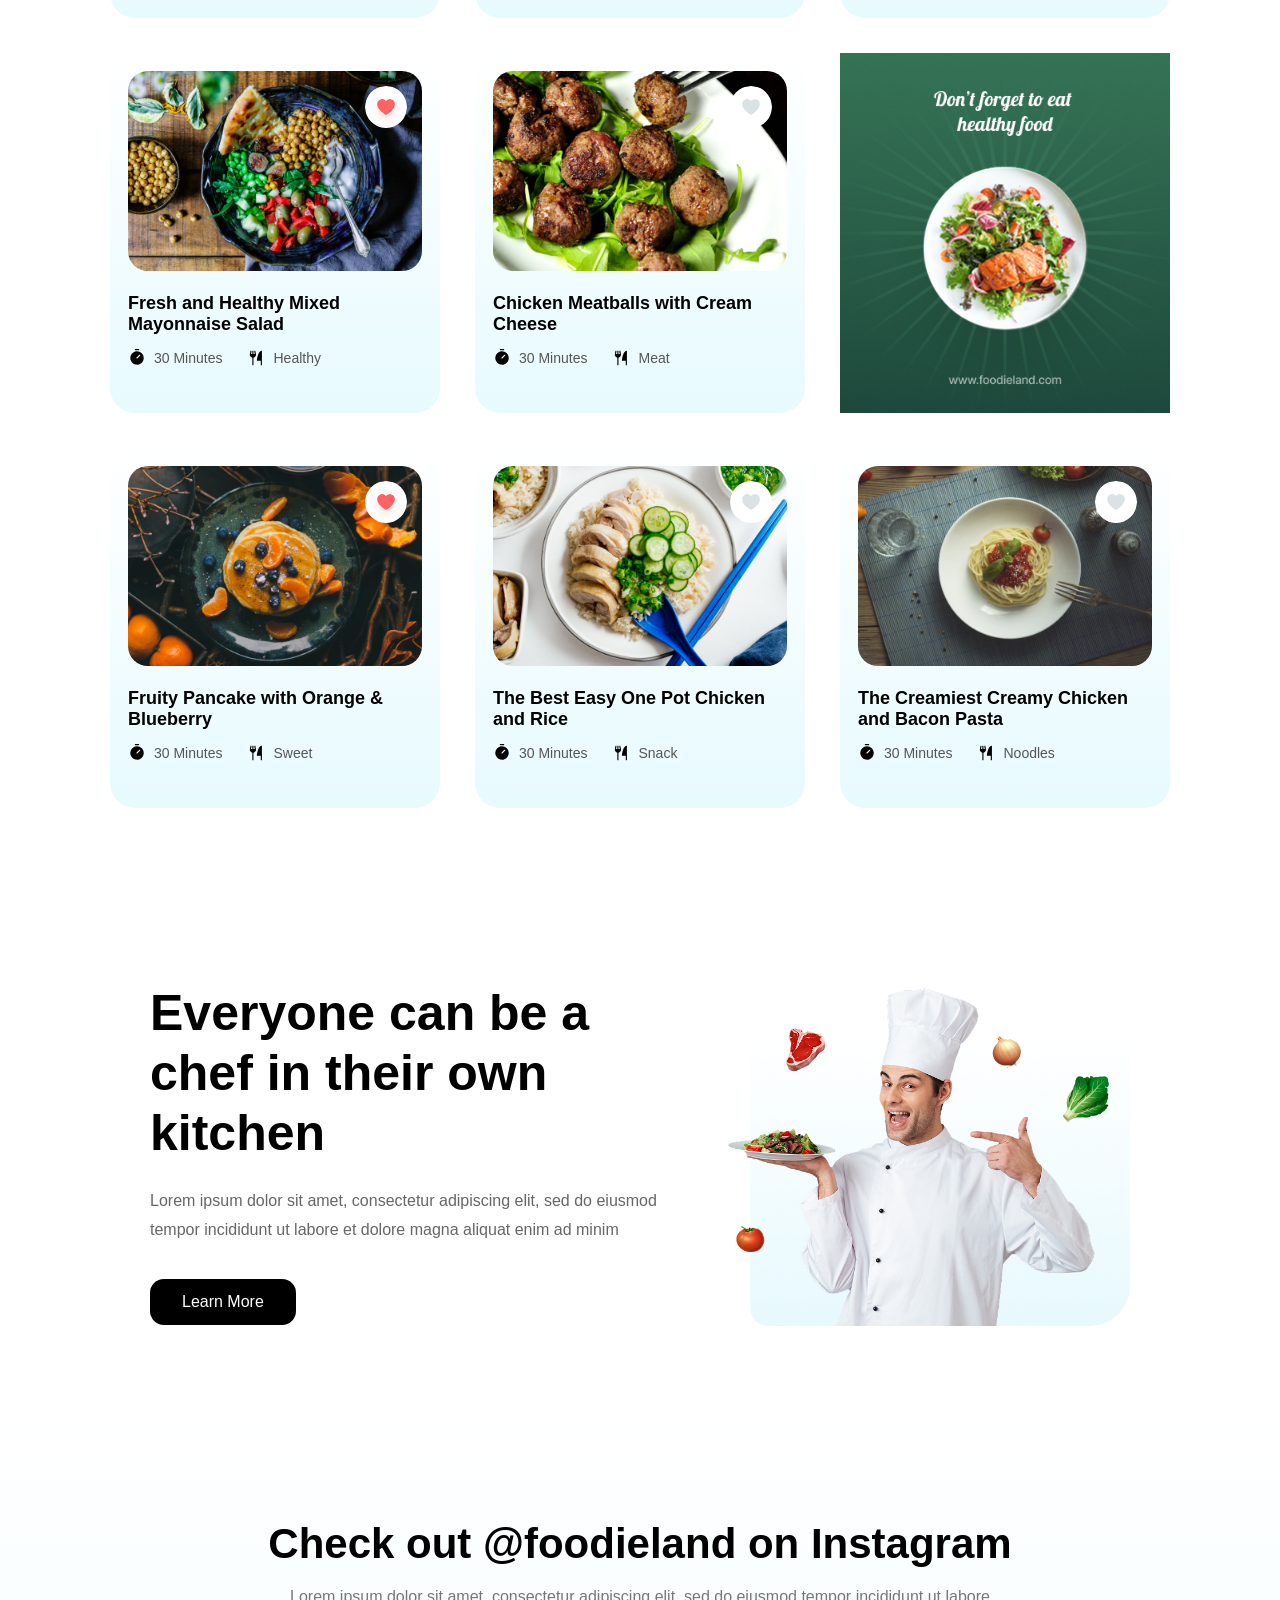
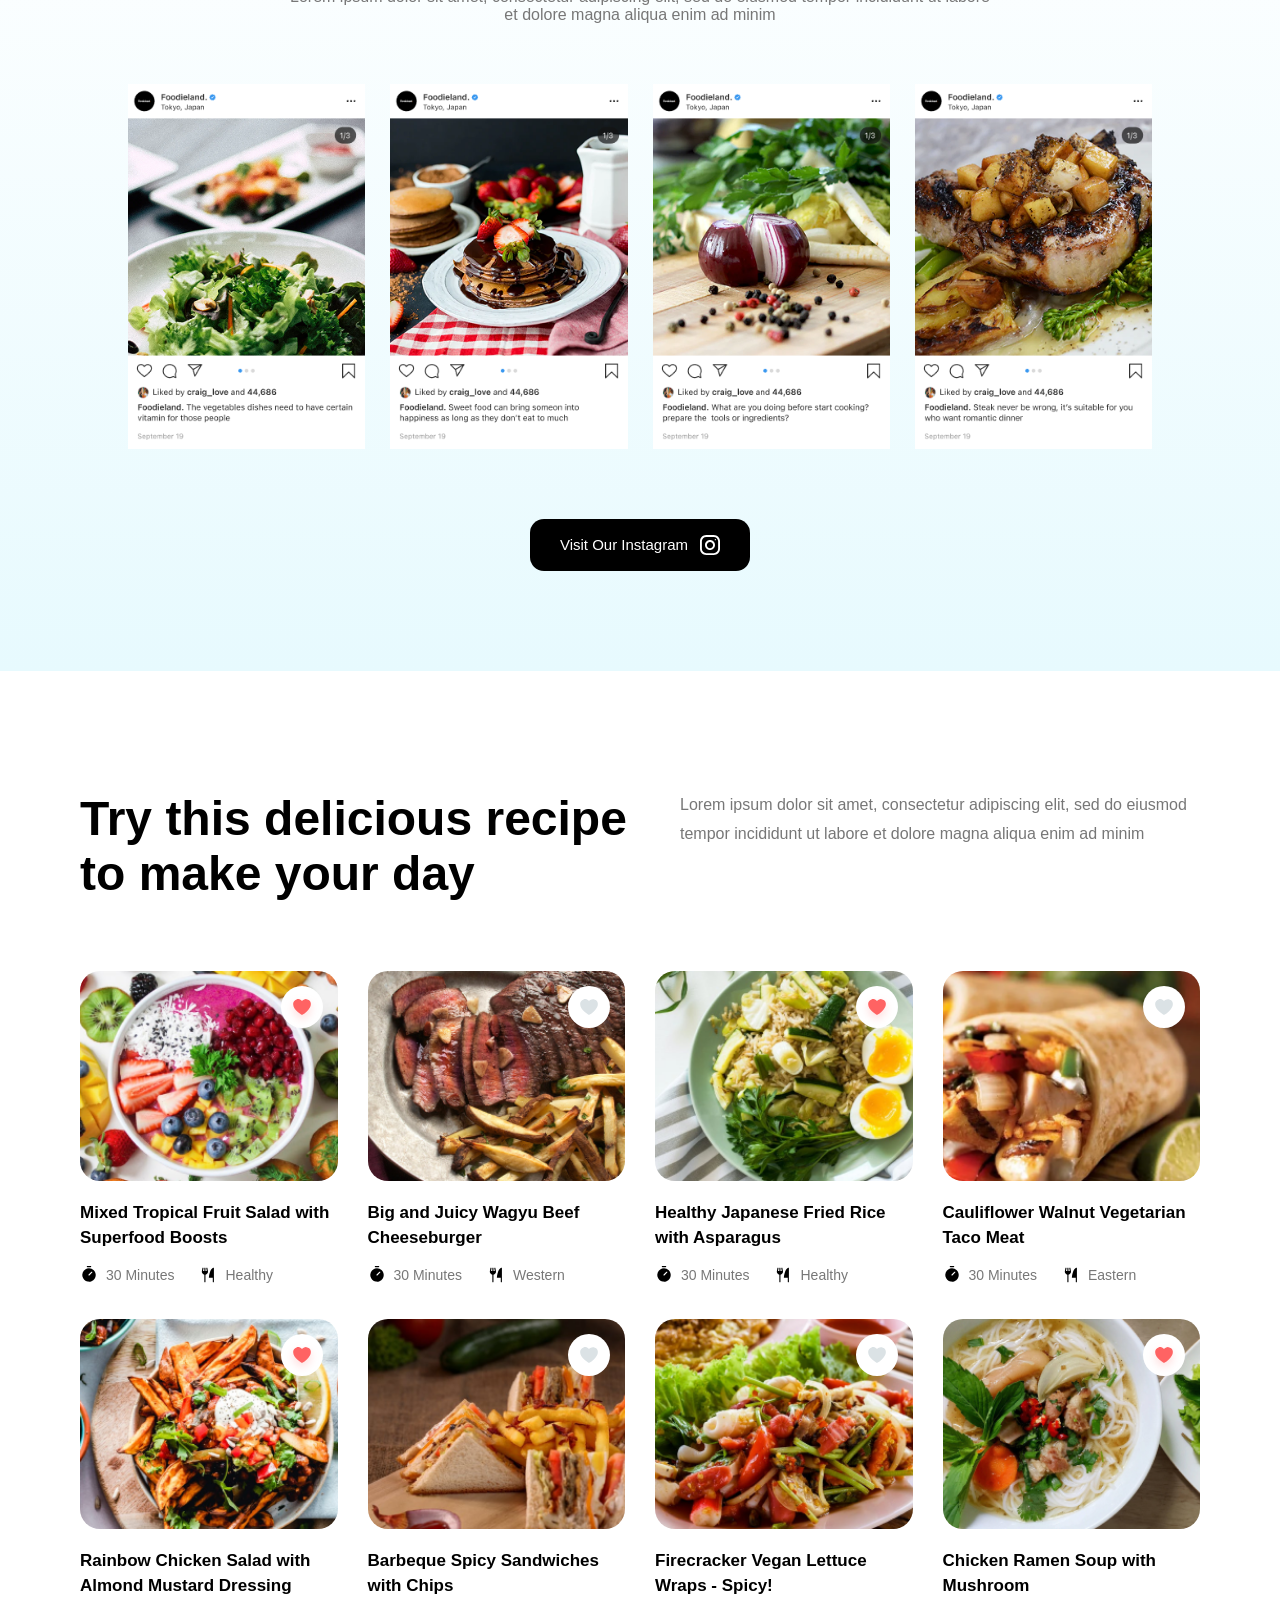
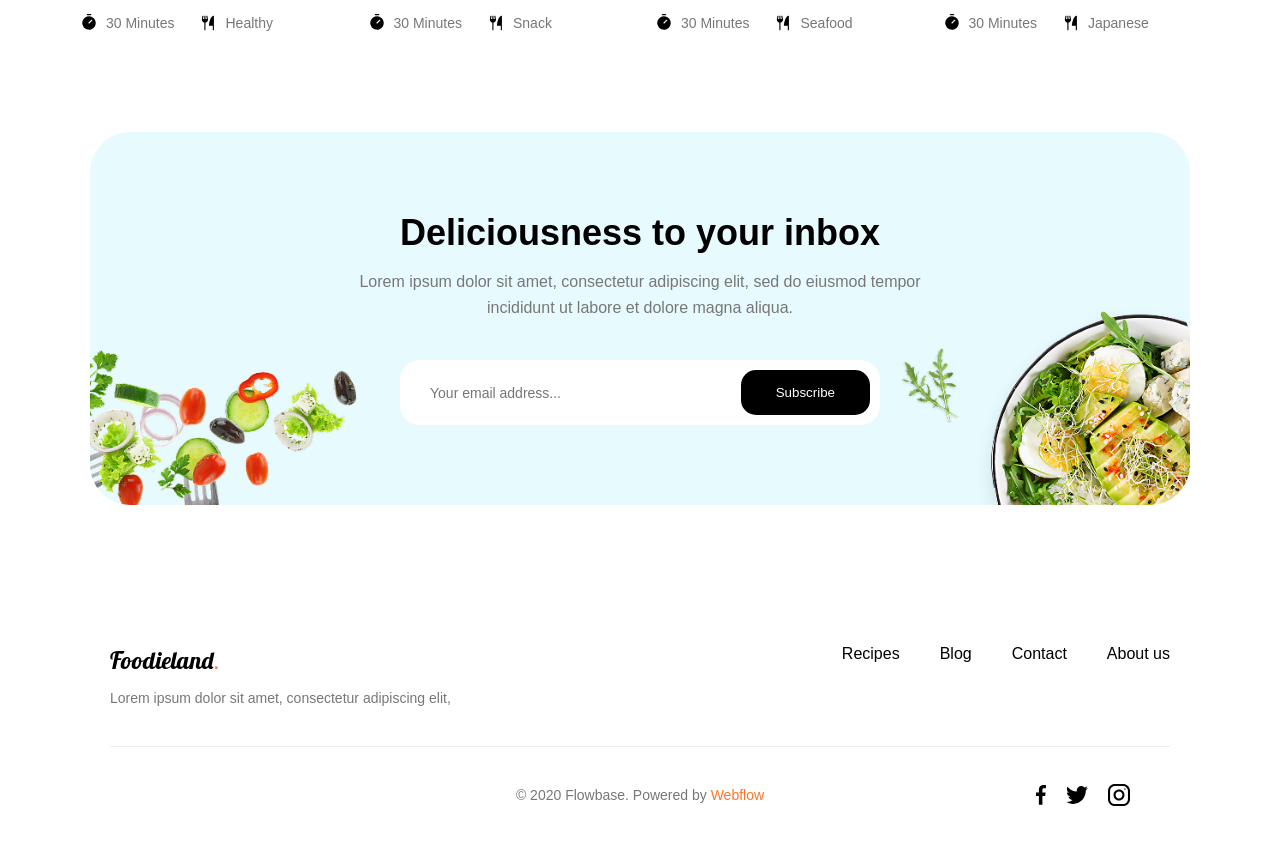
==== commit ba2f1a50: "categories APIs connected." ====
--- a/index.html
+++ b/index.html
@@ -80,37 +80,37 @@
             <button class="cat-btn">View All Categories</button>
         </div>
 
-        <div class="cat-list">
-
-            <div class="cat-card breakfast">
-                <img src="assets/images/breakfast.png" alt="">
-                <h3>Breakfast</h3>
-            </div>
-
-            <div class="cat-card vegan">
-                <img src="assets/images/vegan.png" alt="">
-                <h3>Vegan</h3>
-            </div>
-
-            <div class="cat-card meat">
-                <img src="assets/images/meatCategory.png" alt="">
-                <h3>Meat</h3>
-            </div>
-
-            <div class="cat-card dessert">
-                <img src="assets/images/dessert.png" alt="">
-                <h3>Dessert</h3>
-            </div>
-
-            <div class="cat-card lunch">
-                <img src="assets/images/lunch.png" alt="">
-                <h3>Lunch</h3>
-            </div>
-
-            <div class="cat-card chocolate">
-                <img src="assets/images/chocolate.png" alt="">
-                <h3>Chocolate</h3>
-            </div>
+        <div class="cat-list" id="categoriesList"> <!--TODO:check Id replace with class-->
+
+<!--            <div class="cat-card breakfast">-->
+<!--                <img src="assets/images/breakfast.png" alt="">-->
+<!--                <h3>Breakfast</h3>-->
+<!--            </div>-->
+
+<!--            <div class="cat-card vegan">-->
+<!--                <img src="assets/images/vegan.png" alt="">-->
+<!--                <h3>Vegan</h3>-->
+<!--            </div>-->
+
+<!--            <div class="cat-card meat">-->
+<!--                <img src="assets/images/meatCategory.png" alt="">-->
+<!--                <h3>Meat</h3>-->
+<!--            </div>-->
+
+<!--            <div class="cat-card dessert">-->
+<!--                <img src="assets/images/dessert.png" alt="">-->
+<!--                <h3>Dessert</h3>-->
+<!--            </div>-->
+
+<!--            <div class="cat-card lunch">-->
+<!--                <img src="assets/images/lunch.png" alt="">-->
+<!--                <h3>Lunch</h3>-->
+<!--            </div>-->
+
+<!--            <div class="cat-card chocolate">-->
+<!--                <img src="assets/images/chocolate.png" alt="">-->
+<!--                <h3>Chocolate</h3>-->
+<!--            </div>-->
 
         </div>
     </div>
--- a/css/similarStyles.css
+++ b/css/similarStyles.css
@@ -224,6 +224,7 @@
 
     .nav-links.open {
         display: flex;
+        flex-direction: column;
     }
     .hamburger {
         display: block;
--- a/css/home.css
+++ b/css/home.css
@@ -471,3 +471,18 @@
     max-width: 620px;
     border-radius: 40px;
 }
+
+.loader {
+    border: 8px solid #f3f3f3;
+    border-top: 8px solid #123249;
+    border-radius: 50%;
+    width: 60px;
+    height: 60px;
+    animation: spin 1s linear infinite;
+    margin: 40px auto;
+}
+
+@keyframes spin {
+    0% { transform: rotate(0deg); }
+    100% { transform: rotate(360deg); }
+}
